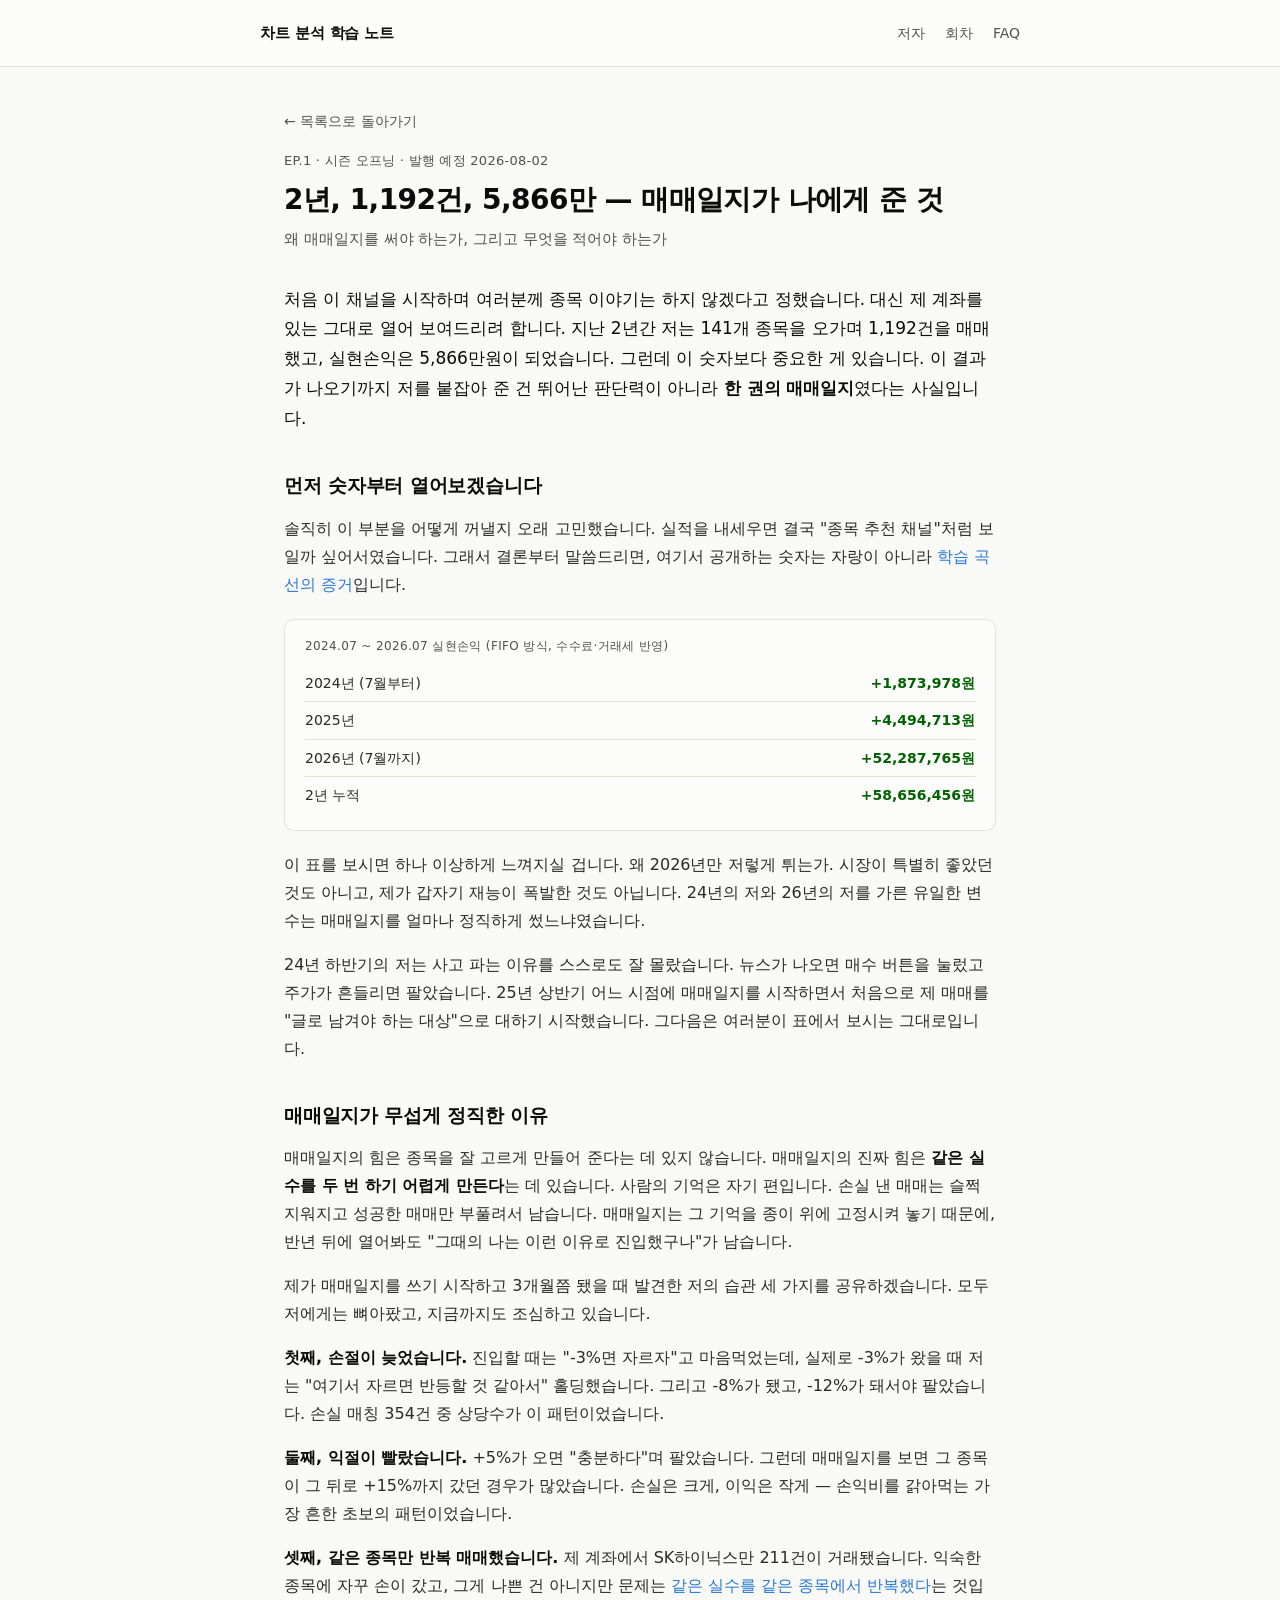
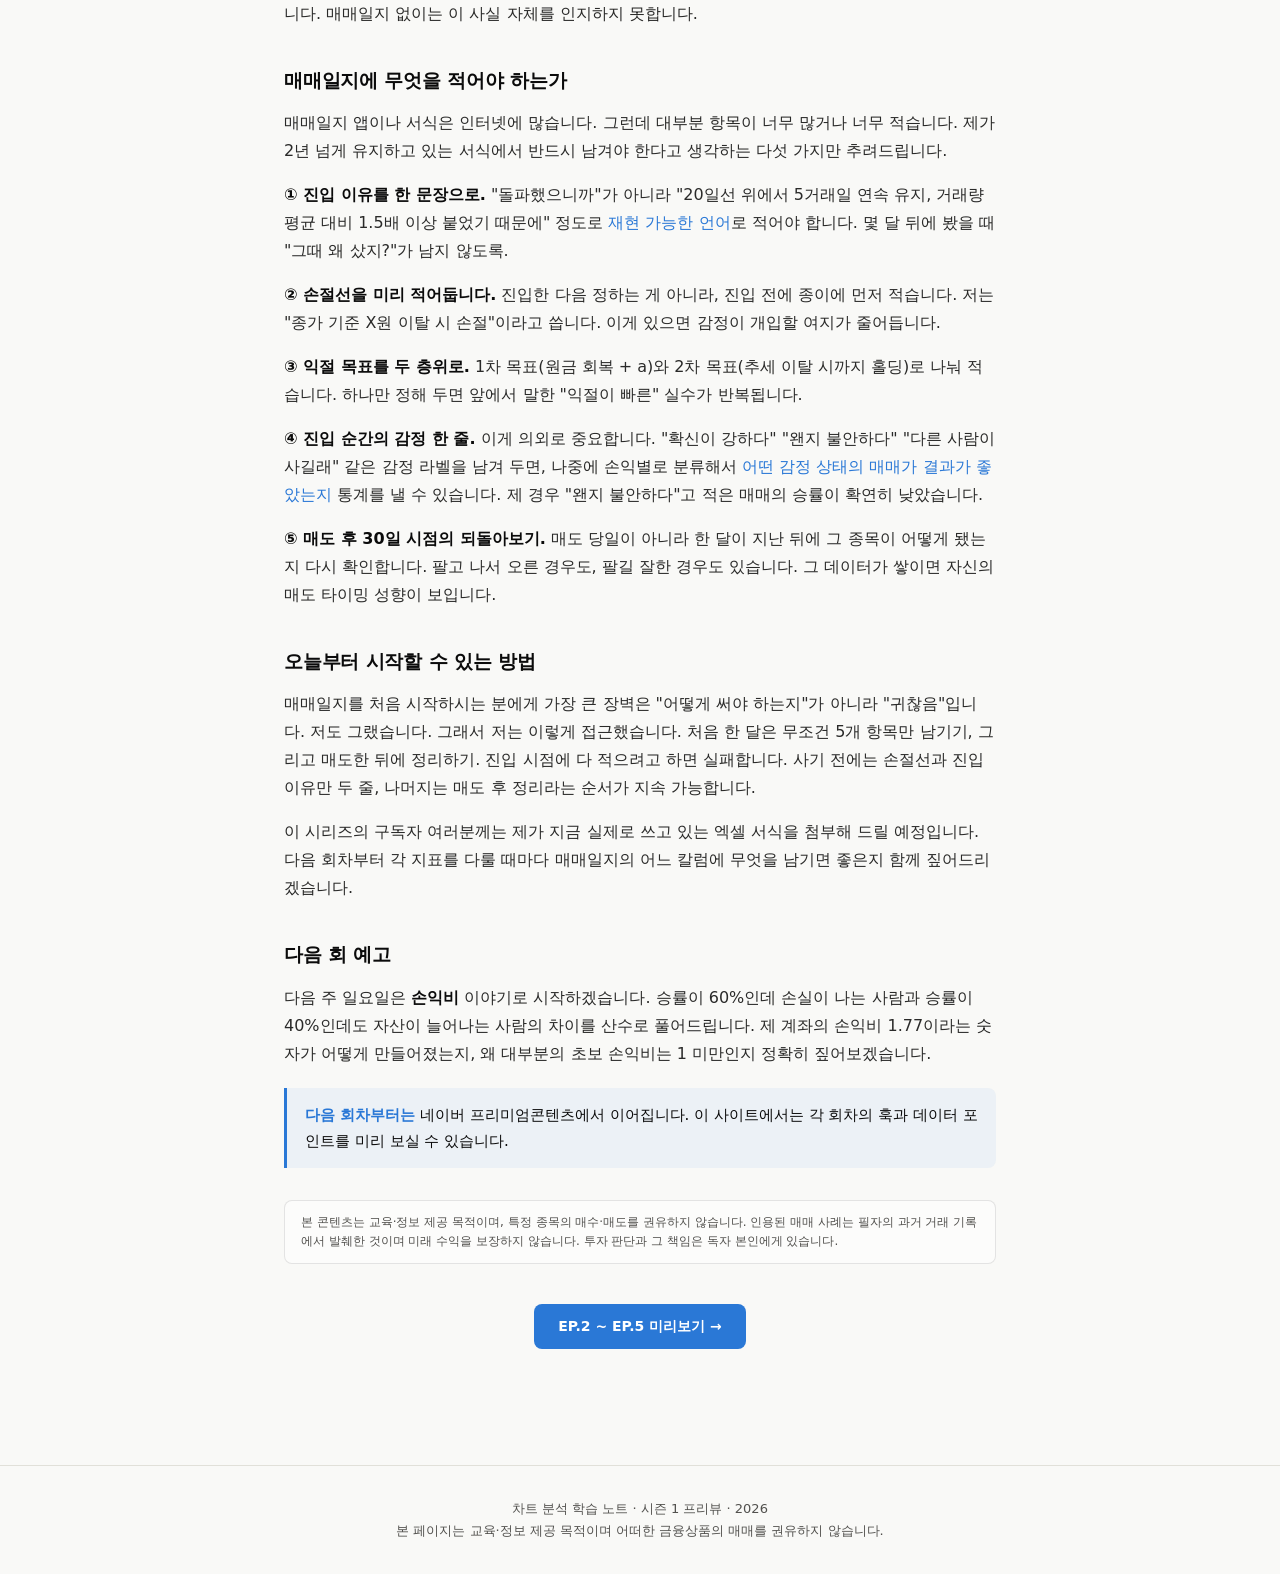
==== ep1.html @ c4fb6ee7 "Initial commit: 시즌 1 프리뷰 사이트 - index.html: 랜딩 (저자 소개 + 시즌 개요 + 5회 목차 + FAQ) - ep1.html: EP.1 무료 전문 (" ====
<!DOCTYPE html>
<html lang="ko">
<head>
<meta charset="UTF-8" />
<meta name="viewport" content="width=device-width, initial-scale=1.0" />
<title>EP.1 · 2년, 1,192건, 5,866만 — 매매일지가 나에게 준 것</title>
<meta name="description" content="차트 분석 학습 노트 시즌 1 · 1회차 전문 무료 공개. 2년간 1,192건 매매의 실현손익 데이터로 본 매매일지의 힘." />
<link rel="stylesheet" href="style.css" />
</head>
<body>

<header class="site-header">
  <div class="site-header-inner">
    <div class="brand"><a href="./">차트 분석 학습 노트</a></div>
    <nav>
      <a href="./#author">저자</a>
      <a href="./#episodes">회차</a>
      <a href="./#faq">FAQ</a>
    </nav>
  </div>
</header>

<div class="wrap">

  <a href="./" class="back-link">← 목록으로 돌아가기</a>

  <article id="ep1">
    <p class="meta">EP.1 · 시즌 오프닝 · 발행 예정 2026-08-02</p>
    <h1>2년, 1,192건, 5,866만 — 매매일지가 나에게 준 것</h1>
    <p class="subtitle">왜 매매일지를 써야 하는가, 그리고 무엇을 적어야 하는가</p>

    <p class="lead">처음 이 채널을 시작하며 여러분께 종목 이야기는 하지 않겠다고 정했습니다. 대신 제 계좌를 있는 그대로 열어 보여드리려 합니다. 지난 2년간 저는 141개 종목을 오가며 1,192건을 매매했고, 실현손익은 5,866만원이 되었습니다. 그런데 이 숫자보다 중요한 게 있습니다. 이 결과가 나오기까지 저를 붙잡아 준 건 뛰어난 판단력이 아니라 <strong>한 권의 매매일지</strong>였다는 사실입니다.</p>

    <h3>먼저 숫자부터 열어보겠습니다</h3>

    <p>솔직히 이 부분을 어떻게 꺼낼지 오래 고민했습니다. 실적을 내세우면 결국 "종목 추천 채널"처럼 보일까 싶어서였습니다. 그래서 결론부터 말씀드리면, 여기서 공개하는 숫자는 자랑이 아니라 <em>학습 곡선의 증거</em>입니다.</p>

    <div class="data-box">
      <div class="lbl">2024.07 ~ 2026.07 실현손익 (FIFO 방식, 수수료·거래세 반영)</div>
      <table>
        <tr><td>2024년 (7월부터)</td><td class="pos">+1,873,978원</td></tr>
        <tr><td>2025년</td><td class="pos">+4,494,713원</td></tr>
        <tr><td>2026년 (7월까지)</td><td class="pos">+52,287,765원</td></tr>
        <tr><td>2년 누적</td><td class="pos">+58,656,456원</td></tr>
      </table>
    </div>

    <p>이 표를 보시면 하나 이상하게 느껴지실 겁니다. 왜 2026년만 저렇게 튀는가. 시장이 특별히 좋았던 것도 아니고, 제가 갑자기 재능이 폭발한 것도 아닙니다. 24년의 저와 26년의 저를 가른 유일한 변수는 매매일지를 얼마나 정직하게 썼느냐였습니다.</p>

    <p>24년 하반기의 저는 사고 파는 이유를 스스로도 잘 몰랐습니다. 뉴스가 나오면 매수 버튼을 눌렀고 주가가 흔들리면 팔았습니다. 25년 상반기 어느 시점에 매매일지를 시작하면서 처음으로 제 매매를 "글로 남겨야 하는 대상"으로 대하기 시작했습니다. 그다음은 여러분이 표에서 보시는 그대로입니다.</p>

    <h3>매매일지가 무섭게 정직한 이유</h3>

    <p>매매일지의 힘은 종목을 잘 고르게 만들어 준다는 데 있지 않습니다. 매매일지의 진짜 힘은 <strong>같은 실수를 두 번 하기 어렵게 만든다</strong>는 데 있습니다. 사람의 기억은 자기 편입니다. 손실 낸 매매는 슬쩍 지워지고 성공한 매매만 부풀려서 남습니다. 매매일지는 그 기억을 종이 위에 고정시켜 놓기 때문에, 반년 뒤에 열어봐도 "그때의 나는 이런 이유로 진입했구나"가 남습니다.</p>

    <p>제가 매매일지를 쓰기 시작하고 3개월쯤 됐을 때 발견한 저의 습관 세 가지를 공유하겠습니다. 모두 저에게는 뼈아팠고, 지금까지도 조심하고 있습니다.</p>

    <p><strong>첫째, 손절이 늦었습니다.</strong> 진입할 때는 "-3%면 자르자"고 마음먹었는데, 실제로 -3%가 왔을 때 저는 "여기서 자르면 반등할 것 같아서" 홀딩했습니다. 그리고 -8%가 됐고, -12%가 돼서야 팔았습니다. 손실 매칭 354건 중 상당수가 이 패턴이었습니다.</p>

    <p><strong>둘째, 익절이 빨랐습니다.</strong> +5%가 오면 "충분하다"며 팔았습니다. 그런데 매매일지를 보면 그 종목이 그 뒤로 +15%까지 갔던 경우가 많았습니다. 손실은 크게, 이익은 작게 — 손익비를 갉아먹는 가장 흔한 초보의 패턴이었습니다.</p>

    <p><strong>셋째, 같은 종목만 반복 매매했습니다.</strong> 제 계좌에서 SK하이닉스만 211건이 거래됐습니다. 익숙한 종목에 자꾸 손이 갔고, 그게 나쁜 건 아니지만 문제는 <em>같은 실수를 같은 종목에서 반복했다</em>는 것입니다. 매매일지 없이는 이 사실 자체를 인지하지 못합니다.</p>

    <h3>매매일지에 무엇을 적어야 하는가</h3>

    <p>매매일지 앱이나 서식은 인터넷에 많습니다. 그런데 대부분 항목이 너무 많거나 너무 적습니다. 제가 2년 넘게 유지하고 있는 서식에서 반드시 남겨야 한다고 생각하는 다섯 가지만 추려드립니다.</p>

    <p><strong>① 진입 이유를 한 문장으로.</strong> "돌파했으니까"가 아니라 "20일선 위에서 5거래일 연속 유지, 거래량 평균 대비 1.5배 이상 붙었기 때문에" 정도로 <em>재현 가능한 언어</em>로 적어야 합니다. 몇 달 뒤에 봤을 때 "그때 왜 샀지?"가 남지 않도록.</p>

    <p><strong>② 손절선을 미리 적어둡니다.</strong> 진입한 다음 정하는 게 아니라, 진입 전에 종이에 먼저 적습니다. 저는 "종가 기준 X원 이탈 시 손절"이라고 씁니다. 이게 있으면 감정이 개입할 여지가 줄어듭니다.</p>

    <p><strong>③ 익절 목표를 두 층위로.</strong> 1차 목표(원금 회복 + a)와 2차 목표(추세 이탈 시까지 홀딩)로 나눠 적습니다. 하나만 정해 두면 앞에서 말한 "익절이 빠른" 실수가 반복됩니다.</p>

    <p><strong>④ 진입 순간의 감정 한 줄.</strong> 이게 의외로 중요합니다. "확신이 강하다" "왠지 불안하다" "다른 사람이 사길래" 같은 감정 라벨을 남겨 두면, 나중에 손익별로 분류해서 <em>어떤 감정 상태의 매매가 결과가 좋았는지</em> 통계를 낼 수 있습니다. 제 경우 "왠지 불안하다"고 적은 매매의 승률이 확연히 낮았습니다.</p>

    <p><strong>⑤ 매도 후 30일 시점의 되돌아보기.</strong> 매도 당일이 아니라 한 달이 지난 뒤에 그 종목이 어떻게 됐는지 다시 확인합니다. 팔고 나서 오른 경우도, 팔길 잘한 경우도 있습니다. 그 데이터가 쌓이면 자신의 매도 타이밍 성향이 보입니다.</p>

    <h3>오늘부터 시작할 수 있는 방법</h3>

    <p>매매일지를 처음 시작하시는 분에게 가장 큰 장벽은 "어떻게 써야 하는지"가 아니라 "귀찮음"입니다. 저도 그랬습니다. 그래서 저는 이렇게 접근했습니다. 처음 한 달은 무조건 5개 항목만 남기기, 그리고 매도한 뒤에 정리하기. 진입 시점에 다 적으려고 하면 실패합니다. 사기 전에는 손절선과 진입 이유만 두 줄, 나머지는 매도 후 정리라는 순서가 지속 가능합니다.</p>

    <p>이 시리즈의 구독자 여러분께는 제가 지금 실제로 쓰고 있는 엑셀 서식을 첨부해 드릴 예정입니다. 다음 회차부터 각 지표를 다룰 때마다 매매일지의 어느 칼럼에 무엇을 남기면 좋은지 함께 짚어드리겠습니다.</p>

    <h3>다음 회 예고</h3>

    <p>다음 주 일요일은 <strong>손익비</strong> 이야기로 시작하겠습니다. 승률이 60%인데 손실이 나는 사람과 승률이 40%인데도 자산이 늘어나는 사람의 차이를 산수로 풀어드립니다. 제 계좌의 손익비 1.77이라는 숫자가 어떻게 만들어졌는지, 왜 대부분의 초보 손익비는 1 미만인지 정확히 짚어보겠습니다.</p>

    <div class="callout">
      <strong>다음 회차부터는</strong> 네이버 프리미엄콘텐츠에서 이어집니다. 이 사이트에서는 각 회차의 훅과 데이터 포인트를 미리 보실 수 있습니다.
    </div>

    <div class="disclaimer">
      본 콘텐츠는 교육·정보 제공 목적이며, 특정 종목의 매수·매도를 권유하지 않습니다. 인용된 매매 사례는 필자의 과거 거래 기록에서 발췌한 것이며 미래 수익을 보장하지 않습니다. 투자 판단과 그 책임은 독자 본인에게 있습니다.
    </div>
  </article>

  <p style="text-align:center;margin-top:32px;">
    <a href="episodes.html" class="cta" style="display:inline-block;background:var(--accent);color:white;padding:10px 24px;border-radius:8px;font-size:14px;font-weight:600;">EP.2 ~ EP.5 미리보기 →</a>
  </p>

</div>

<footer class="site-footer">
  차트 분석 학습 노트 · 시즌 1 프리뷰 &middot; 2026<br />
  본 페이지는 교육·정보 제공 목적이며 어떠한 금융상품의 매매를 권유하지 않습니다.
</footer>

</body>
</html>
---- style.css ----
:root {
  --surface-1: #fcfcfb;
  --page: #f9f9f7;
  --ink-1: #0b0b0b;
  --ink-2: #2a2a29;
  --ink-3: #52514e;
  --grid: #e1e0d9;
  --border: rgba(11, 11, 11, 0.10);
  --accent: #2a78d6;
  --good: #006300;
  --bad: #d03b3b;
  --warn: #eda100;
}
@media (prefers-color-scheme: dark) {
  :root {
    --surface-1: #1a1a19;
    --page: #0d0d0d;
    --ink-1: #f4f4f0;
    --ink-2: #d8d7d0;
    --ink-3: #a5a49d;
    --grid: #2c2c2a;
    --border: rgba(255, 255, 255, 0.10);
    --accent: #3987e5;
    --good: #0ca30c;
    --bad: #e66767;
    --warn: #fab219;
  }
}
* { box-sizing: border-box; }
html, body {
  margin: 0; padding: 0;
  background: var(--page); color: var(--ink-2);
  font-family: system-ui, -apple-system, "Segoe UI", "Malgun Gothic", sans-serif;
  line-height: 1.75; font-size: 16px;
}
a { color: var(--accent); text-decoration: none; }
a:hover { text-decoration: underline; }

.wrap { max-width: 760px; margin: 0 auto; padding: 40px 24px 100px; }

/* ------- Site header (all pages) ------- */
.site-header {
  border-bottom: 1px solid var(--grid);
  padding: 20px 24px;
  background: var(--surface-1);
  margin-bottom: 0;
}
.site-header-inner {
  max-width: 760px; margin: 0 auto;
  display: flex; justify-content: space-between; align-items: center;
  flex-wrap: wrap; gap: 12px;
}
.site-header .brand {
  font-size: 15px; font-weight: 700; color: var(--ink-1);
  letter-spacing: -0.01em;
}
.site-header .brand a { color: inherit; }
.site-header nav { display: flex; gap: 20px; font-size: 14px; }
.site-header nav a { color: var(--ink-3); }
.site-header nav a:hover { color: var(--accent); }

/* ------- Hero / Landing ------- */
.hero { text-align: center; padding: 60px 0 40px; border-bottom: 1px solid var(--grid); margin-bottom: 48px; }
.hero .tag {
  display: inline-block; background: var(--accent); color: white;
  font-size: 12px; padding: 4px 12px; border-radius: 20px;
  font-weight: 600; margin-bottom: 16px;
}
.hero h1 {
  font-size: 34px; font-weight: 700; margin: 0 0 12px;
  letter-spacing: -0.02em; line-height: 1.25; color: var(--ink-1);
}
.hero p.subtitle { font-size: 17px; color: var(--ink-3); margin: 0 0 24px; }
.hero .cta {
  display: inline-block; background: var(--accent); color: white;
  padding: 10px 24px; border-radius: 8px;
  font-size: 15px; font-weight: 600; margin-top: 8px;
}
.hero .cta:hover { text-decoration: none; opacity: 0.9; }

/* ------- Section ------- */
.section { margin-bottom: 56px; }
.section h2 {
  font-size: 22px; margin: 0 0 8px; letter-spacing: -0.01em; color: var(--ink-1);
}
.section .section-sub { color: var(--ink-3); font-size: 14px; margin: 0 0 24px; }
.section p { margin: 0 0 14px; color: var(--ink-2); }

/* ------- Author profile ------- */
.author-card {
  background: var(--surface-1); border: 1px solid var(--border);
  border-radius: 12px; padding: 24px 28px; margin-bottom: 32px;
}
.author-card h3 { font-size: 17px; margin: 0 0 14px; color: var(--ink-1); }
.author-card ul { margin: 0; padding-left: 20px; }
.author-card li { margin-bottom: 6px; }

/* ------- Episode list on landing ------- */
.ep-list { list-style: none; padding: 0; margin: 0; }
.ep-list li {
  background: var(--surface-1); border: 1px solid var(--border);
  border-radius: 10px; padding: 20px 24px; margin-bottom: 12px;
  display: flex; align-items: flex-start; gap: 16px;
}
.ep-list .ep-num {
  flex-shrink: 0; background: var(--accent); color: white;
  font-size: 12px; font-weight: 700;
  padding: 4px 10px; border-radius: 6px; letter-spacing: 0.02em;
}
.ep-list .ep-body { flex: 1; }
.ep-list .ep-title {
  font-size: 16px; font-weight: 600; color: var(--ink-1);
  margin: 0 0 4px; letter-spacing: -0.01em;
}
.ep-list .ep-title a { color: inherit; }
.ep-list .ep-meta { font-size: 13px; color: var(--ink-3); margin: 0; }
.ep-list .ep-badge {
  display: inline-block; font-size: 11px; padding: 2px 8px;
  border-radius: 4px; margin-left: 8px; font-weight: 600;
  letter-spacing: 0.02em;
}
.ep-list .ep-badge.free { background: rgba(0,99,0,0.10); color: var(--good); }
.ep-list .ep-badge.paid { background: var(--grid); color: var(--ink-3); }

/* ------- Article (episode pages) ------- */
article { margin-bottom: 40px; }
article .meta { color: var(--ink-3); font-size: 13px; margin-bottom: 8px; letter-spacing: 0.02em; }
article h1 { font-size: 28px; font-weight: 700; margin: 0 0 8px; letter-spacing: -0.02em; line-height: 1.35; color: var(--ink-1); }
article .subtitle { font-size: 15px; color: var(--ink-3); margin: 0 0 32px; }
article h3 { font-size: 19px; font-weight: 700; margin: 36px 0 12px; letter-spacing: -0.01em; color: var(--ink-1); }
article p { margin: 0 0 16px; color: var(--ink-2); }
article strong { color: var(--ink-1); font-weight: 600; }
article em { font-style: normal; color: var(--accent); font-weight: 500; }
article ul, article ol { color: var(--ink-2); padding-left: 24px; }
article ul li, article ol li { margin-bottom: 6px; }

.lead { font-size: 17px; color: var(--ink-1); font-weight: 500; }

.callout {
  background: rgba(42,120,214,0.06); border-left: 3px solid var(--accent);
  padding: 14px 18px; margin: 20px 0; border-radius: 0 8px 8px 0;
  font-size: 15px; color: var(--ink-1);
}
.callout strong { color: var(--accent); }

.caution {
  background: rgba(208,59,59,0.06); border-left: 3px solid var(--bad);
  padding: 14px 18px; margin: 20px 0; border-radius: 0 8px 8px 0;
  font-size: 14px; color: var(--ink-1);
}
.caution strong { color: var(--bad); }

.data-box {
  background: var(--surface-1); border: 1px solid var(--border);
  border-radius: 10px; padding: 16px 20px; margin: 20px 0; font-size: 14px;
}
.data-box .lbl { color: var(--ink-3); font-size: 12px; letter-spacing: 0.03em; text-transform: uppercase; margin-bottom: 8px; }
.data-box table { width: 100%; border-collapse: collapse; font-variant-numeric: tabular-nums; }
.data-box td { padding: 6px 0; border-bottom: 1px solid var(--grid); }
.data-box tr:last-child td { border-bottom: none; }
.data-box td:last-child { text-align: right; font-weight: 600; color: var(--ink-1); }
.data-box td.pos { color: var(--good); }
.data-box td.neg { color: var(--bad); }

.disclaimer {
  font-size: 12px; color: var(--ink-3);
  background: var(--surface-1); border: 1px solid var(--border);
  border-radius: 8px; padding: 12px 16px; margin-top: 32px; line-height: 1.6;
}

.paywall {
  background: linear-gradient(180deg, transparent 0%, var(--surface-1) 40%);
  border: 1px solid var(--border); border-radius: 12px;
  padding: 48px 32px 32px; text-align: center; margin: 32px 0;
}
.paywall h3 { margin: 0 0 8px; color: var(--ink-1); font-size: 18px; }
.paywall p { color: var(--ink-3); font-size: 14px; margin: 0 0 20px; }
.paywall .cta {
  display: inline-block; background: var(--accent); color: white;
  padding: 10px 24px; border-radius: 8px;
  font-size: 14px; font-weight: 600;
}
.paywall .cta:hover { text-decoration: none; opacity: 0.9; }

/* ------- Footer ------- */
.site-footer {
  border-top: 1px solid var(--grid);
  padding: 32px 24px; text-align: center;
  font-size: 13px; color: var(--ink-3); line-height: 1.7;
}

/* ------- Back link ------- */
.back-link {
  display: inline-block; font-size: 14px; color: var(--ink-3);
  margin-bottom: 16px;
}
.back-link:hover { color: var(--accent); }
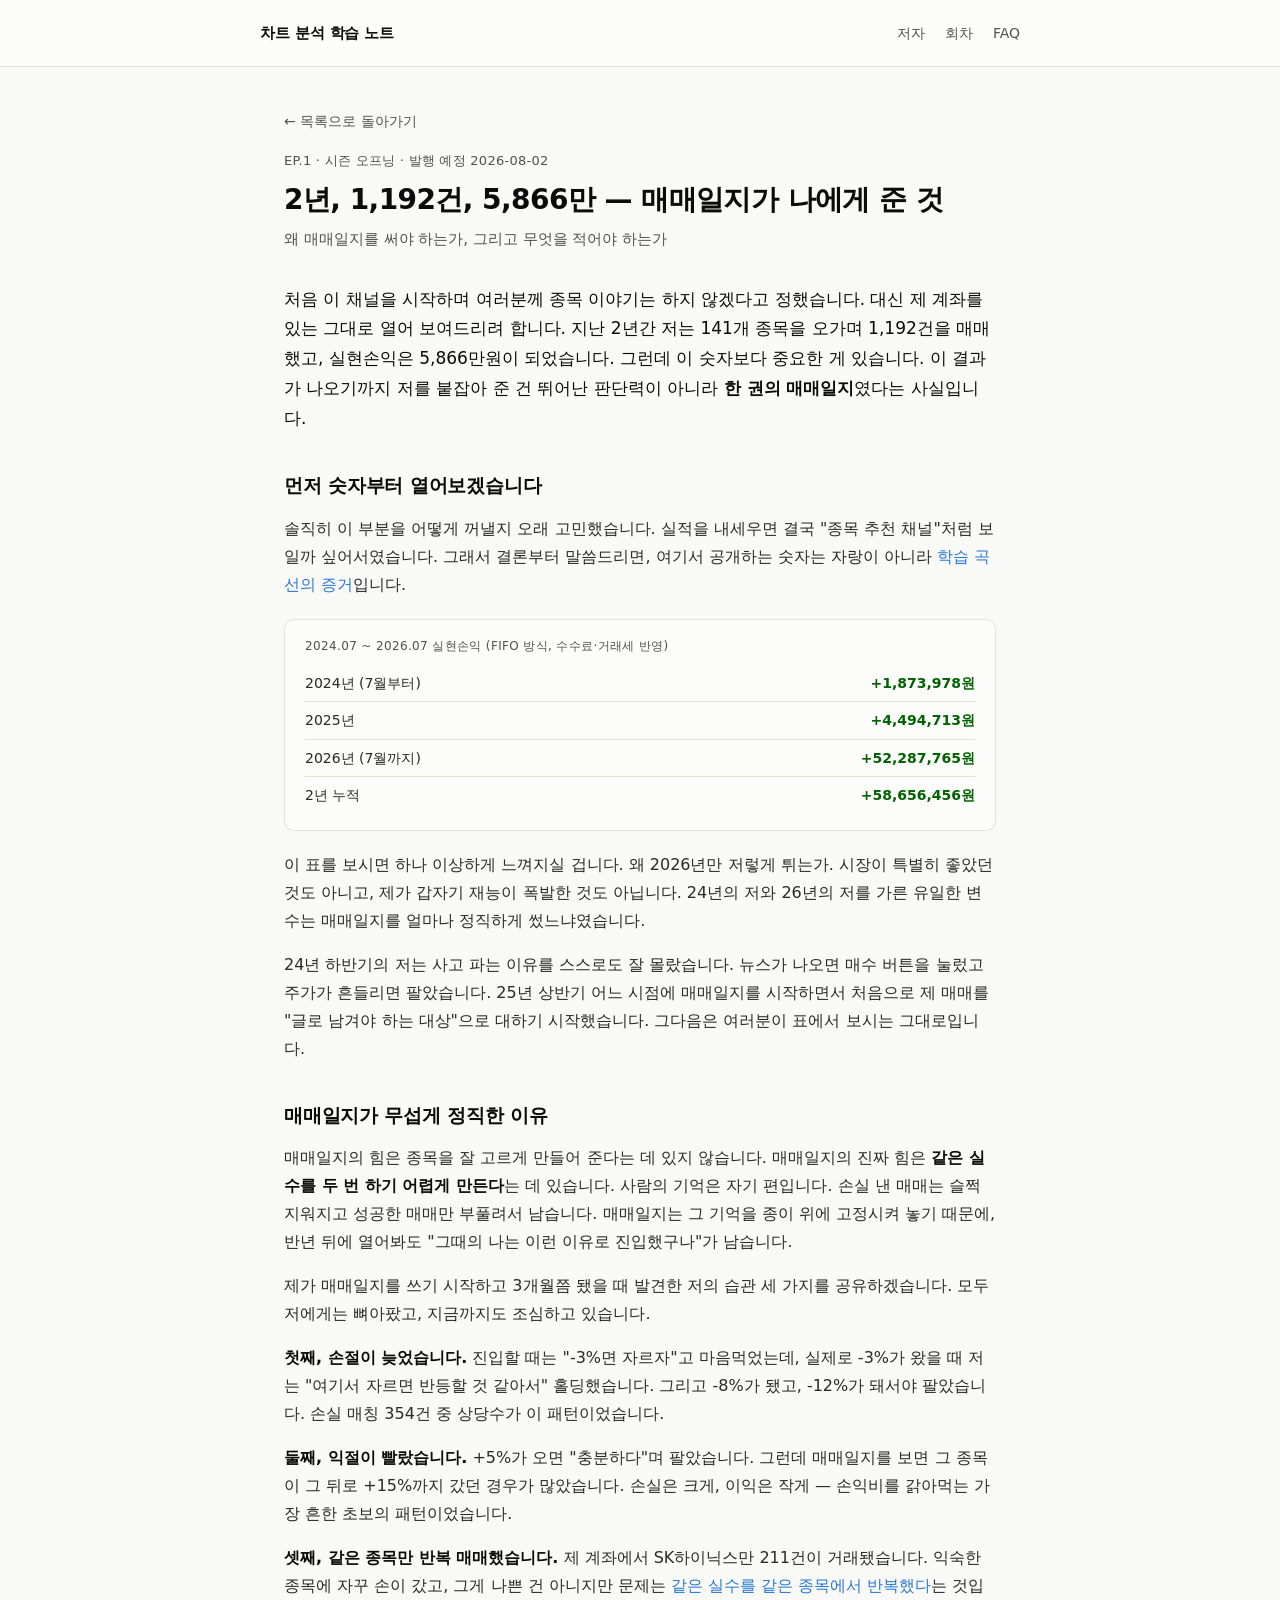
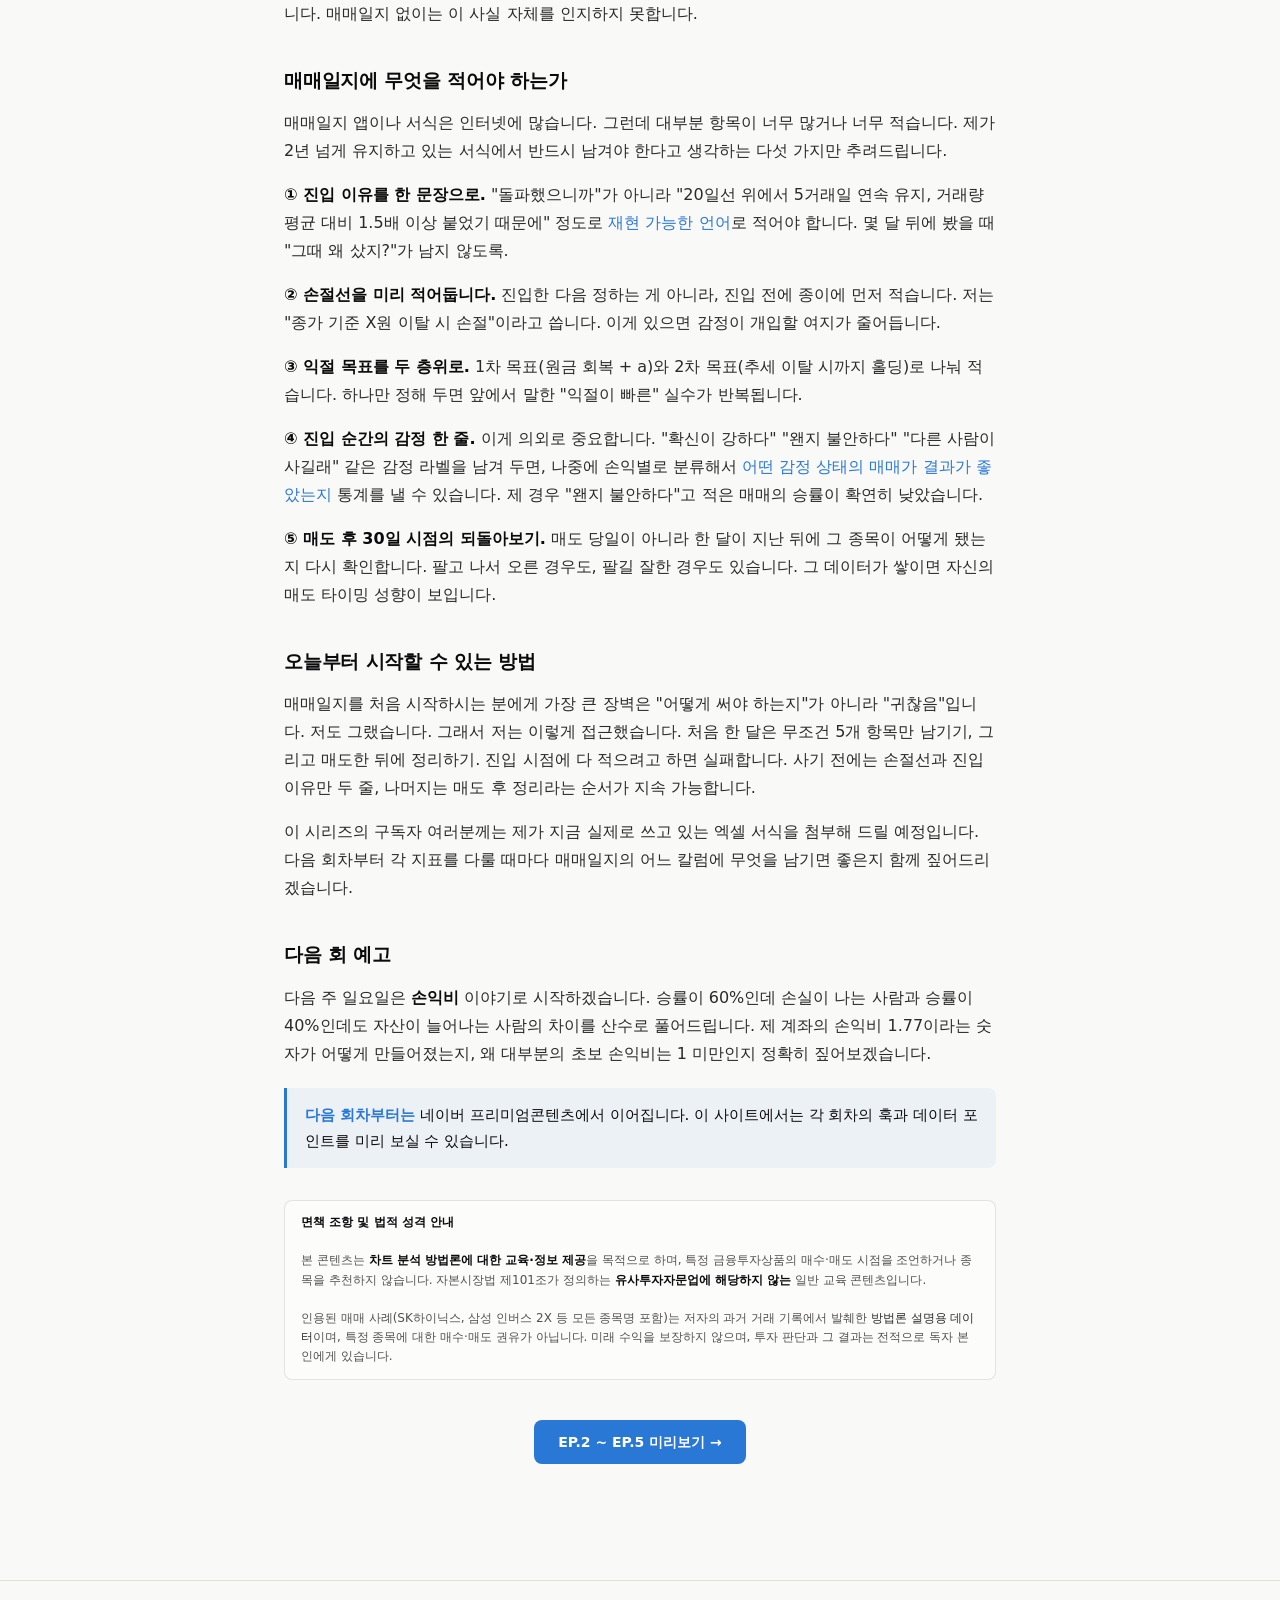
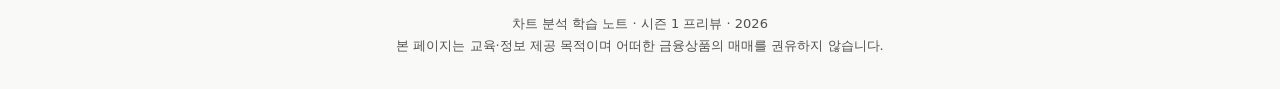
==== commit d162f671: "Strengthen disclaimer: clarify educational nature and non-advisory status - Add explicit statement t" ====
--- a/ep1.html
+++ b/ep1.html
@@ -90,7 +90,9 @@
     </div>
 
     <div class="disclaimer">
-      본 콘텐츠는 교육·정보 제공 목적이며, 특정 종목의 매수·매도를 권유하지 않습니다. 인용된 매매 사례는 필자의 과거 거래 기록에서 발췌한 것이며 미래 수익을 보장하지 않습니다. 투자 판단과 그 책임은 독자 본인에게 있습니다.
+      <strong style="color:var(--ink-1);">면책 조항 및 법적 성격 안내</strong><br /><br />
+      본 콘텐츠는 <strong style="color:var(--ink-1);">차트 분석 방법론에 대한 교육·정보 제공</strong>을 목적으로 하며, 특정 금융투자상품의 매수·매도 시점을 조언하거나 종목을 추천하지 않습니다. 자본시장법 제101조가 정의하는 <strong style="color:var(--ink-1);">유사투자자문업에 해당하지 않는</strong> 일반 교육 콘텐츠입니다.<br /><br />
+      인용된 매매 사례(SK하이닉스, 삼성 인버스 2X 등 모든 종목명 포함)는 저자의 과거 거래 기록에서 발췌한 <em style="color:var(--ink-2);font-style:normal;">방법론 설명용 데이터</em>이며, 특정 종목에 대한 매수·매도 권유가 아닙니다. 미래 수익을 보장하지 않으며, 투자 판단과 그 결과는 전적으로 독자 본인에게 있습니다.
     </div>
   </article>
 
